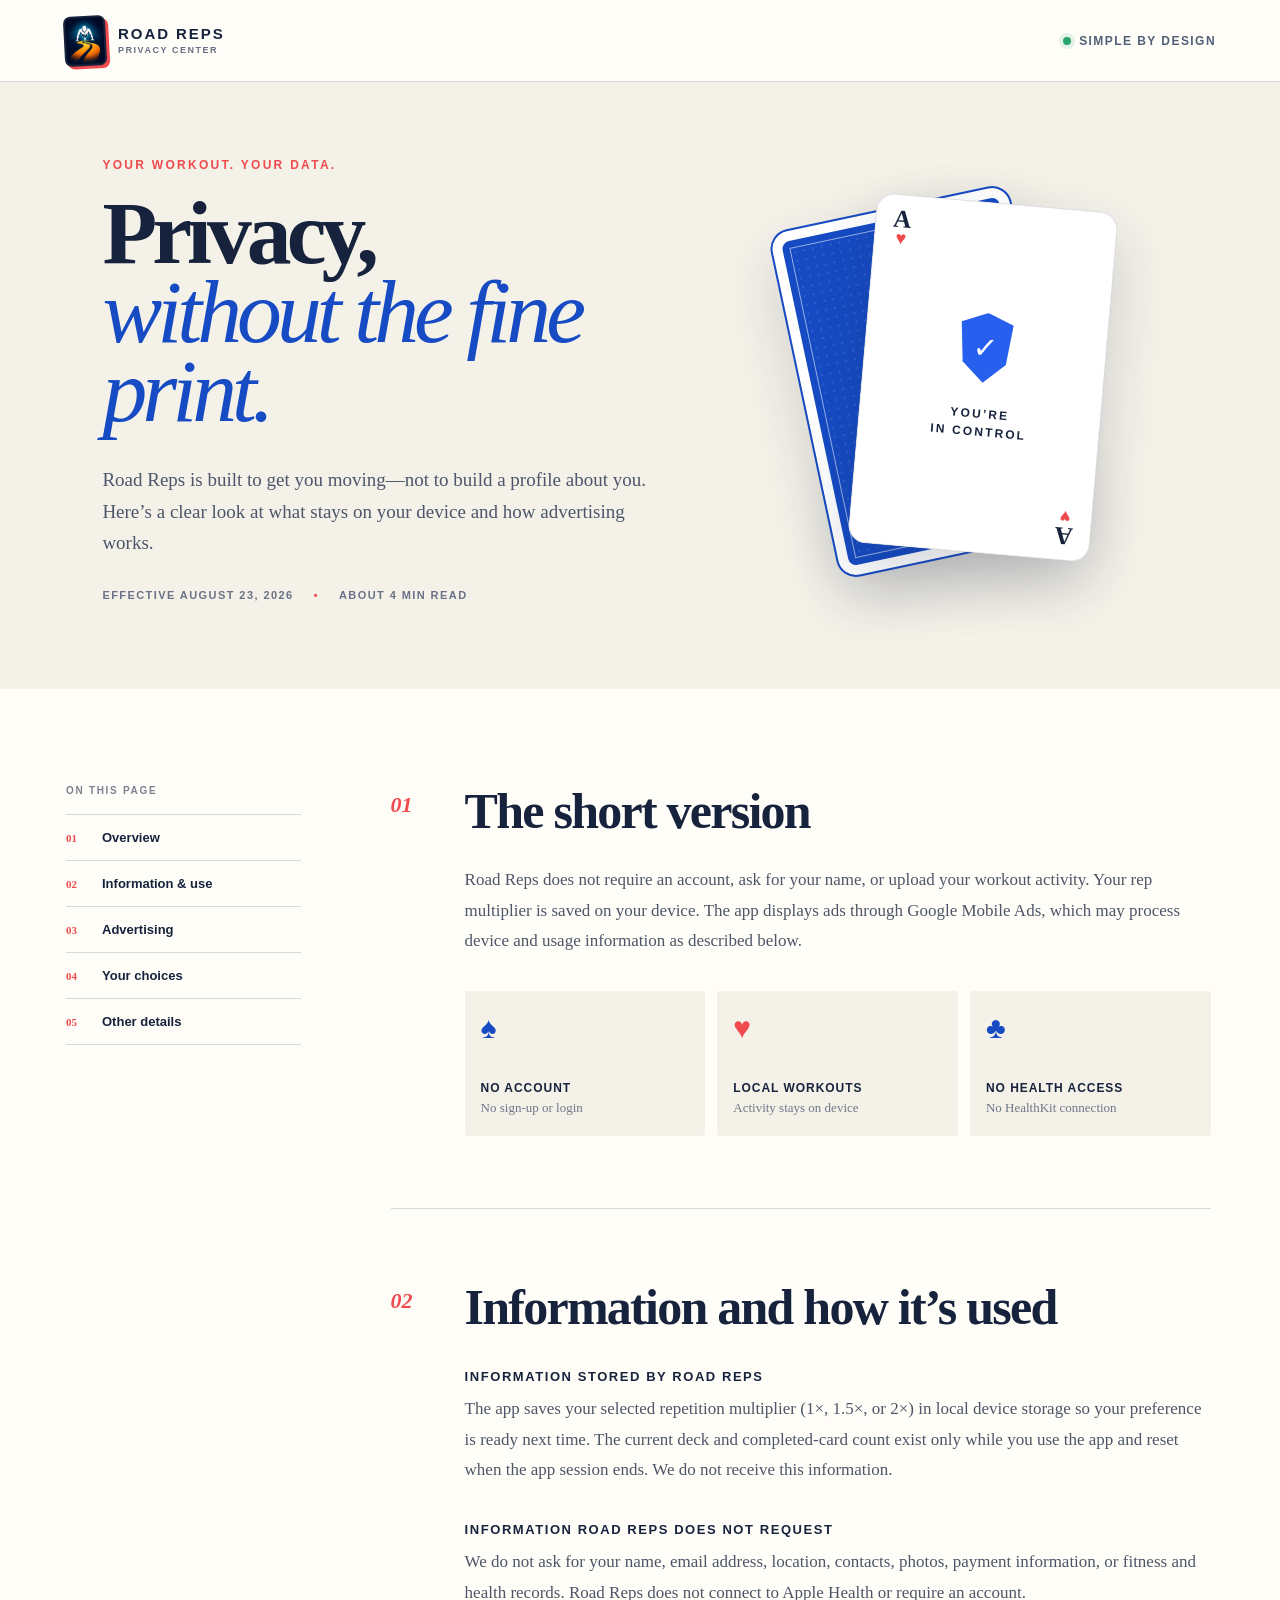
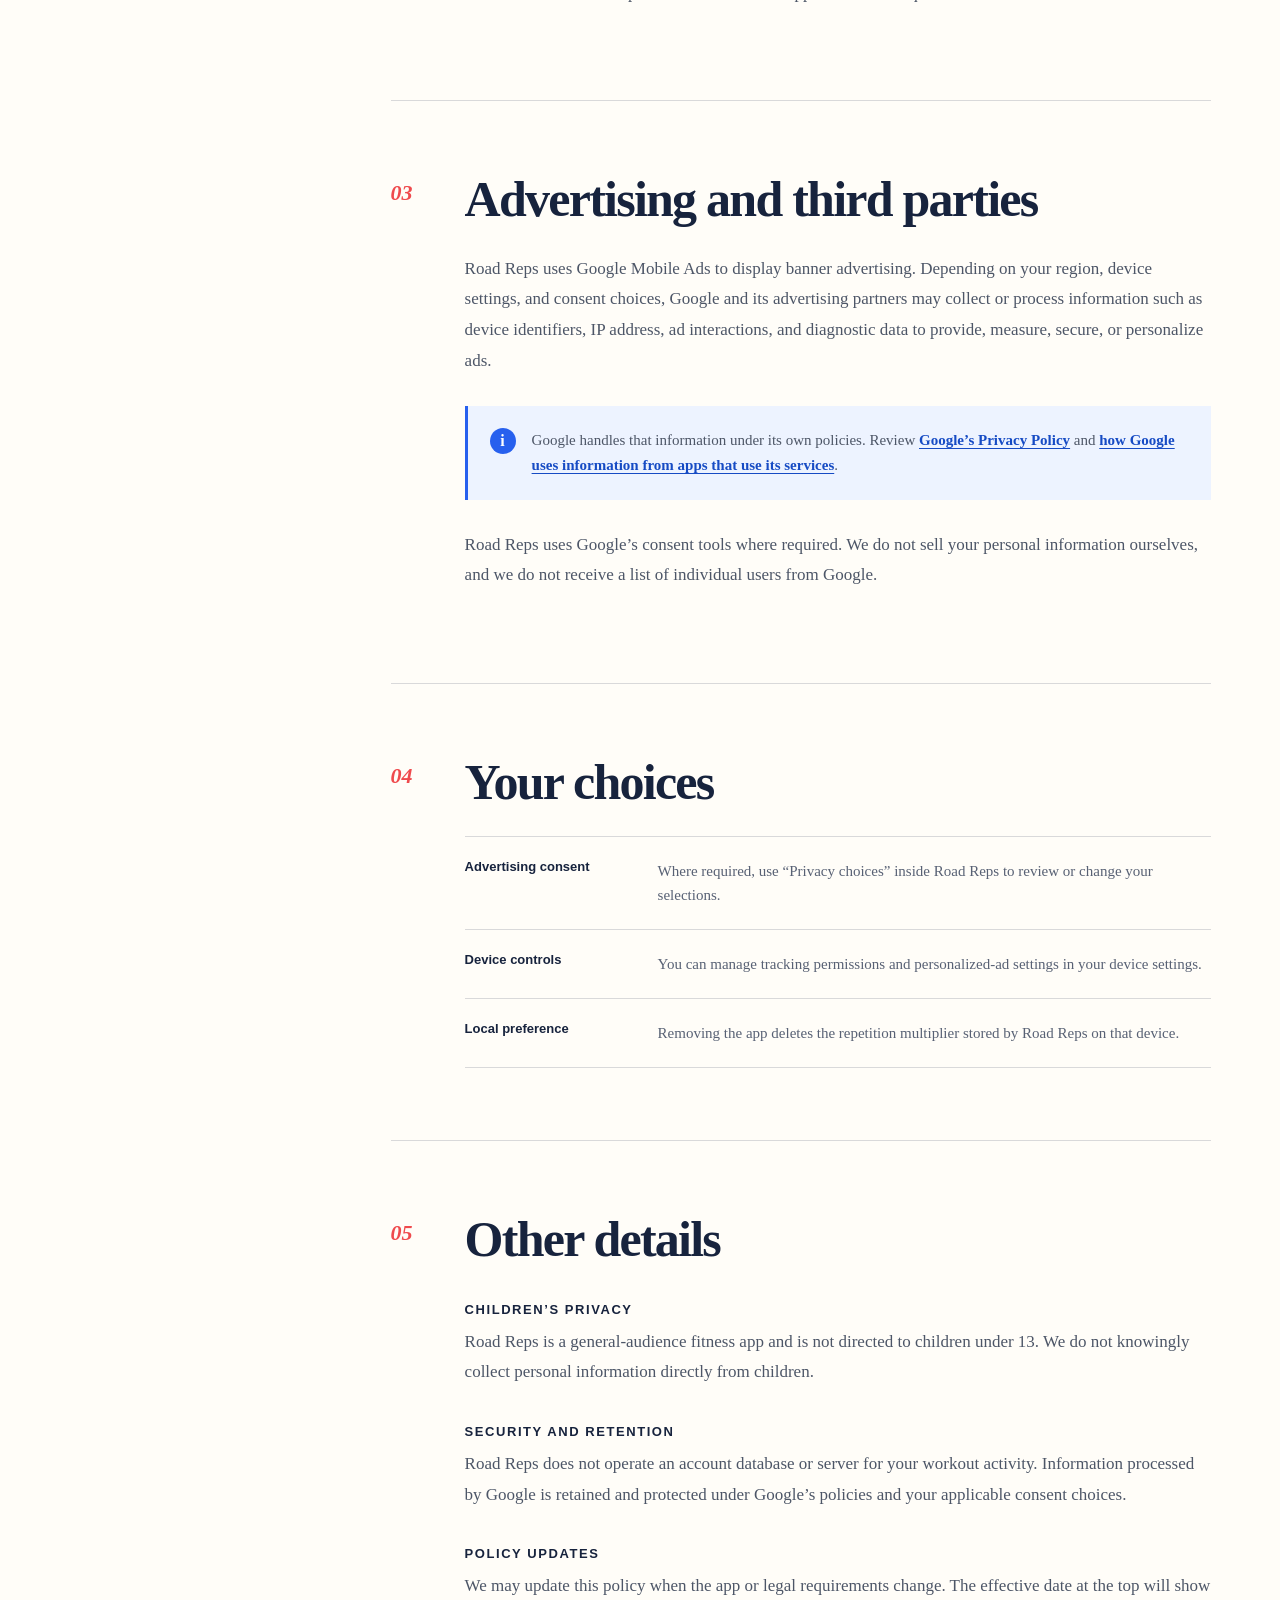
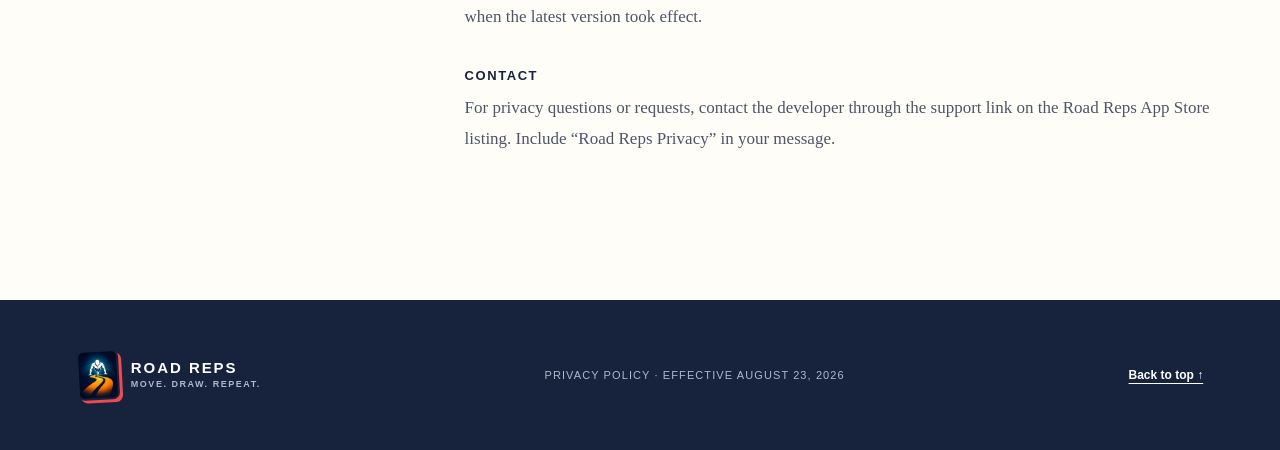
==== road-reps/privacy/index.html @ 689ef379 "Add unlinked Road Reps privacy policy" ====
<!doctype html>
<html lang="en">
<head>
  <meta charset="utf-8">
  <meta name="viewport" content="width=device-width, initial-scale=1">
  <meta name="description" content="Learn how Road Reps handles local workout preferences, advertising, and privacy choices.">
  <meta name="theme-color" content="#17233d">
  <meta property="og:title" content="Privacy Policy | Road Reps">
  <meta property="og:description" content="Privacy, without the fine print. Learn how Road Reps handles your information.">
  <meta property="og:type" content="website">
  <meta property="og:url" content="https://boatworks-pro.com/road-reps/privacy/">
  <meta property="og:image" content="https://boatworks-pro.com/road-reps/privacy/assets/og.png">
  <meta name="twitter:card" content="summary_large_image">
  <title>Privacy Policy | Road Reps</title>
  <link rel="stylesheet" href="styles.css">
</head>
<body>
<header class="site-header">
  <a class="brand" href="#top" aria-label="Road Reps privacy policy home">
    <span class="brand-mark" aria-hidden="true"><img src="assets/card-back.png" alt=""></span>
    <span><strong>ROAD REPS</strong><small>PRIVACY CENTER</small></span>
  </a>
  <a class="skip-link" href="#policy">Skip to policy</a>
  <div class="header-status"><span aria-hidden="true"></span> Simple by design</div>
</header>

<main>
  <section class="hero" id="top">
    <div class="hero-copy">
      <p class="eyebrow">Your workout. Your data.</p>
      <h1>Privacy,<br><em>without the fine print.</em></h1>
      <p class="lede">Road Reps is built to get you moving—not to build a profile about you. Here’s a clear look at what stays on your device and how advertising works.</p>
      <div class="hero-meta"><span>Effective August 23, 2026</span><span>About 4 min read</span></div>
    </div>
    <div class="card-stack" aria-hidden="true">
      <div class="playing-card card-back"><span>RR</span></div>
      <div class="playing-card card-front">
        <span class="corner">A<br><b>♥</b></span><span class="shield">✓</span>
        <span class="card-message">YOU’RE<br>IN CONTROL</span><span class="corner bottom">A<br><b>♥</b></span>
      </div>
    </div>
  </section>

  <div class="policy-layout" id="policy">
    <aside class="toc" aria-label="Policy sections">
      <p>On this page</p>
      <nav>
        <a href="#overview"><span>01</span>Overview</a>
        <a href="#data"><span>02</span>Information &amp; use</a>
        <a href="#partners"><span>03</span>Advertising</a>
        <a href="#choices"><span>04</span>Your choices</a>
        <a href="#details"><span>05</span>Other details</a>
      </nav>
    </aside>

    <article class="policy-content">
      <section id="overview" class="policy-section">
        <p class="section-number">01</p>
        <div>
          <h2>The short version</h2>
          <p>Road Reps does not require an account, ask for your name, or upload your workout activity. Your rep multiplier is saved on your device. The app displays ads through Google Mobile Ads, which may process device and usage information as described below.</p>
          <div class="promise-grid">
            <div><span aria-hidden="true">♠</span><strong>No account</strong><small>No sign-up or login</small></div>
            <div><span aria-hidden="true">♥</span><strong>Local workouts</strong><small>Activity stays on device</small></div>
            <div><span aria-hidden="true">♣</span><strong>No health access</strong><small>No HealthKit connection</small></div>
          </div>
        </div>
      </section>

      <section id="data" class="policy-section">
        <p class="section-number">02</p>
        <div>
          <h2>Information and how it’s used</h2>
          <h3>Information stored by Road Reps</h3>
          <p>The app saves your selected repetition multiplier (1×, 1.5×, or 2×) in local device storage so your preference is ready next time. The current deck and completed-card count exist only while you use the app and reset when the app session ends. We do not receive this information.</p>
          <h3>Information Road Reps does not request</h3>
          <p>We do not ask for your name, email address, location, contacts, photos, payment information, or fitness and health records. Road Reps does not connect to Apple Health or require an account.</p>
        </div>
      </section>

      <section id="partners" class="policy-section">
        <p class="section-number">03</p>
        <div>
          <h2>Advertising and third parties</h2>
          <p>Road Reps uses Google Mobile Ads to display banner advertising. Depending on your region, device settings, and consent choices, Google and its advertising partners may collect or process information such as device identifiers, IP address, ad interactions, and diagnostic data to provide, measure, secure, or personalize ads.</p>
          <div class="note"><span aria-hidden="true">i</span><p>Google handles that information under its own policies. Review <a href="https://policies.google.com/privacy" target="_blank" rel="noopener">Google’s Privacy Policy</a> and <a href="https://policies.google.com/technologies/partner-sites" target="_blank" rel="noopener">how Google uses information from apps that use its services</a>.</p></div>
          <p>Road Reps uses Google’s consent tools where required. We do not sell your personal information ourselves, and we do not receive a list of individual users from Google.</p>
        </div>
      </section>

      <section id="choices" class="policy-section">
        <p class="section-number">04</p>
        <div>
          <h2>Your choices</h2>
          <ul class="choice-list">
            <li><strong>Advertising consent</strong><span>Where required, use “Privacy choices” inside Road Reps to review or change your selections.</span></li>
            <li><strong>Device controls</strong><span>You can manage tracking permissions and personalized-ad settings in your device settings.</span></li>
            <li><strong>Local preference</strong><span>Removing the app deletes the repetition multiplier stored by Road Reps on that device.</span></li>
          </ul>
        </div>
      </section>

      <section id="details" class="policy-section">
        <p class="section-number">05</p>
        <div>
          <h2>Other details</h2>
          <h3>Children’s privacy</h3>
          <p>Road Reps is a general-audience fitness app and is not directed to children under 13. We do not knowingly collect personal information directly from children.</p>
          <h3>Security and retention</h3>
          <p>Road Reps does not operate an account database or server for your workout activity. Information processed by Google is retained and protected under Google’s policies and your applicable consent choices.</p>
          <h3>Policy updates</h3>
          <p>We may update this policy when the app or legal requirements change. The effective date at the top will show when the latest version took effect.</p>
          <h3>Contact</h3>
          <p>For privacy questions or requests, contact the developer through the support link on the Road Reps App Store listing. Include “Road Reps Privacy” in your message.</p>
        </div>
      </section>
    </article>
  </div>
</main>

<footer>
  <a class="brand" href="#top"><span class="brand-mark" aria-hidden="true"><img src="assets/card-back.png" alt=""></span><span><strong>ROAD REPS</strong><small>MOVE. DRAW. REPEAT.</small></span></a>
  <p>Privacy Policy · Effective August 23, 2026</p><a href="#top">Back to top ↑</a>
</footer>
</body>
</html>
---- road-reps/privacy/styles.css ----
:root{--ink:#17233d;--blue:#164bc4;--electric:#2760ee;--red:#ef4a4d;--cream:#f4f1e9;--paper:#fffdf8;--line:rgba(23,35,61,.16)}
*{box-sizing:border-box}html{scroll-behavior:smooth;scroll-padding-top:88px}body{margin:0;background:var(--paper);color:var(--ink);font-family:Arial,Helvetica,sans-serif}a{color:inherit}
.site-header{height:82px;display:flex;align-items:center;justify-content:space-between;padding:0 clamp(24px,5vw,76px);border-bottom:1px solid var(--line);background:var(--paper)}
.brand{display:inline-flex;align-items:center;gap:12px;text-decoration:none}.brand-mark{width:42px;height:50px;border:2px solid var(--ink);border-radius:7px;display:block;overflow:hidden;transform:rotate(-3deg);background:#061530;box-shadow:3px 3px 0 var(--red)}.brand-mark img{width:100%;height:100%;object-fit:cover;display:block}.brand>span:last-child{display:flex;flex-direction:column;line-height:1}.brand strong{font-size:15px;letter-spacing:.13em}.brand small{margin-top:5px;color:#667085;font-size:9px;font-weight:700;letter-spacing:.17em}.header-status{color:#526078;font-size:12px;font-weight:700;text-transform:uppercase;letter-spacing:.12em;display:flex;gap:8px;align-items:center}.header-status span{width:8px;height:8px;border-radius:50%;background:#28a66d;box-shadow:0 0 0 4px rgba(40,166,109,.12)}.skip-link{position:absolute;left:1rem;top:-100px;background:var(--ink);color:white;padding:10px 16px;z-index:10}.skip-link:focus{top:10px}
.hero{min-height:590px;display:grid;grid-template-columns:1.1fr .9fr;align-items:center;gap:56px;padding:76px clamp(24px,8vw,132px) 88px;background:var(--cream);overflow:hidden}.hero-copy{max-width:720px}.eyebrow{color:var(--red);text-transform:uppercase;letter-spacing:.19em;font-weight:800;font-size:12px;margin:0 0 22px}h1{font-family:Georgia,'Times New Roman',serif;font-size:clamp(56px,7vw,104px);line-height:.88;letter-spacing:-.055em;margin:0;font-weight:700}h1 em{color:var(--blue);font-weight:400}.lede{max-width:630px;font-family:Georgia,'Times New Roman',serif;font-size:19px;line-height:1.65;color:#4d566a;margin:34px 0 30px}.hero-meta{display:flex;gap:20px;color:#697286;font-size:11px;font-weight:800;text-transform:uppercase;letter-spacing:.13em}.hero-meta span+span:before{content:'•';margin-right:20px;color:var(--red)}
.card-stack{position:relative;height:390px;max-width:380px;width:100%;justify-self:center}.playing-card{width:242px;aspect-ratio:.69;border-radius:18px;position:absolute;background:white;border:1px solid rgba(23,35,61,.13);box-shadow:0 25px 60px rgba(23,35,61,.18)}.card-back{left:45px;top:22px;transform:rotate(-12deg);background:var(--blue);border:10px solid white;outline:2px solid var(--blue);display:grid;place-items:center;color:rgba(255,255,255,.9);font:700 68px Georgia,serif;letter-spacing:-.15em;overflow:hidden}.card-back:before{content:'';position:absolute;inset:7px;border:1px solid rgba(255,255,255,.55);background-image:radial-gradient(circle,rgba(255,255,255,.15) 1px,transparent 1px);background-size:9px 9px}.card-back span{z-index:1}.card-front{left:104px;top:18px;transform:rotate(5deg);padding:17px;display:flex;align-items:center;flex-direction:column;justify-content:center}.corner{position:absolute;top:15px;left:17px;font:700 25px/17px Georgia,serif;text-align:center}.corner b{color:var(--red);font-size:18px}.corner.bottom{inset:auto 17px 15px auto;transform:rotate(180deg)}.shield{width:62px;height:70px;color:white;display:grid;place-items:center;font-size:30px;background:var(--electric);clip-path:polygon(50% 0,92% 15%,85% 72%,50% 100%,15% 72%,8% 15%)}.card-message{margin-top:22px;text-align:center;font-size:12px;letter-spacing:.18em;font-weight:800;line-height:1.55}
.policy-layout{display:grid;grid-template-columns:235px minmax(0,820px);gap:clamp(40px,7vw,105px);max-width:1220px;margin:0 auto;padding:96px 36px 125px}.toc{position:sticky;top:34px;align-self:start}.toc>p{font-size:10px;text-transform:uppercase;letter-spacing:.17em;font-weight:800;color:#7a8292;margin:0 0 18px}.toc nav{display:flex;flex-direction:column;border-top:1px solid var(--line)}.toc a{padding:15px 0;border-bottom:1px solid var(--line);text-decoration:none;font-size:13px;font-weight:700;transition:color .2s,padding .2s}.toc a:hover,.toc a:focus-visible{color:var(--blue);padding-left:5px}.toc a span{display:inline-block;width:36px;color:var(--red);font:700 11px Georgia,serif}.policy-content{min-width:0}.policy-section{display:grid;grid-template-columns:48px 1fr;gap:26px;padding:72px 0;border-bottom:1px solid var(--line)}.policy-section:first-child{padding-top:0}.policy-section:last-child{border-bottom:0;padding-bottom:0}.section-number{color:var(--red);font:italic 700 22px Georgia,serif;margin:7px 0 0}h2{font:700 clamp(35px,4vw,50px)/1.05 Georgia,serif;letter-spacing:-.035em;margin:0 0 28px}h3{font-size:13px;text-transform:uppercase;letter-spacing:.12em;margin:36px 0 10px}.policy-section p:not(.section-number){font-family:Georgia,'Times New Roman',serif;color:#4d5667;font-size:17px;line-height:1.8;margin:0 0 20px}
.promise-grid{display:grid;grid-template-columns:repeat(3,1fr);gap:12px;margin-top:34px}.promise-grid div{background:var(--cream);padding:20px 16px;border-radius:3px;display:flex;flex-direction:column;min-height:145px}.promise-grid div>span{font:30px Georgia,serif;color:var(--blue);margin-bottom:auto}.promise-grid div:nth-child(2)>span{color:var(--red)}.promise-grid strong{font-size:12px;text-transform:uppercase;letter-spacing:.08em}.promise-grid small{margin-top:5px;color:#6f7787;font:13px Georgia,serif}.note{margin:30px 0;padding:22px;border-left:3px solid var(--electric);background:#edf3ff;display:flex;gap:16px}.note>span{flex:0 0 26px;width:26px;height:26px;border-radius:50%;background:var(--electric);color:white;display:grid;place-items:center;font-family:Georgia,serif;font-weight:700}.note p{font-size:15px!important;line-height:1.65!important;margin:0!important}.note a{color:var(--blue);font-weight:700;text-underline-offset:3px}.choice-list{list-style:none;padding:0;margin:0}.choice-list li{display:grid;grid-template-columns:165px 1fr;gap:28px;padding:22px 0;border-top:1px solid var(--line)}.choice-list li:last-child{border-bottom:1px solid var(--line)}.choice-list strong{font-size:13px}.choice-list span{color:#586174;font:15px/1.6 Georgia,serif}
footer{min-height:150px;background:var(--ink);color:white;display:flex;align-items:center;justify-content:space-between;padding:40px clamp(24px,6vw,90px)}footer .brand-mark{color:var(--ink)}footer .brand small,footer p{color:#aeb8cb}footer p{font-size:11px;text-transform:uppercase;letter-spacing:.1em}footer>a:last-child{color:white;font-size:12px;font-weight:700;text-underline-offset:4px}
@media(max-width:850px){.hero{grid-template-columns:1fr;padding-top:60px}.hero-copy{text-align:center;margin:auto}.lede{margin-left:auto;margin-right:auto}.hero-meta{justify-content:center}.card-stack{height:340px;margin-top:8px}.policy-layout{grid-template-columns:1fr;padding-top:60px}.toc{position:static}.toc nav{display:grid;grid-template-columns:repeat(2,1fr);column-gap:20px}}
@media(max-width:580px){.site-header{height:72px}.header-status{display:none}.brand-mark{width:36px;height:43px}.hero{padding:52px 20px 64px;min-height:0}h1{font-size:51px}.lede{font-size:17px}.hero-meta{flex-direction:column;gap:8px}.hero-meta span+span:before{display:none}.card-stack{transform:scale(.86);margin:-6px auto -28px}.policy-layout{padding:50px 21px 90px;gap:62px}.toc nav{grid-template-columns:1fr}.policy-section{grid-template-columns:1fr;gap:10px;padding:58px 0}.section-number{margin-bottom:4px}h2{font-size:38px}.promise-grid{grid-template-columns:1fr}.promise-grid div{min-height:120px}.choice-list li{grid-template-columns:1fr;gap:8px}footer{flex-direction:column;gap:28px;text-align:center}}
@media(prefers-reduced-motion:reduce){html{scroll-behavior:auto}}
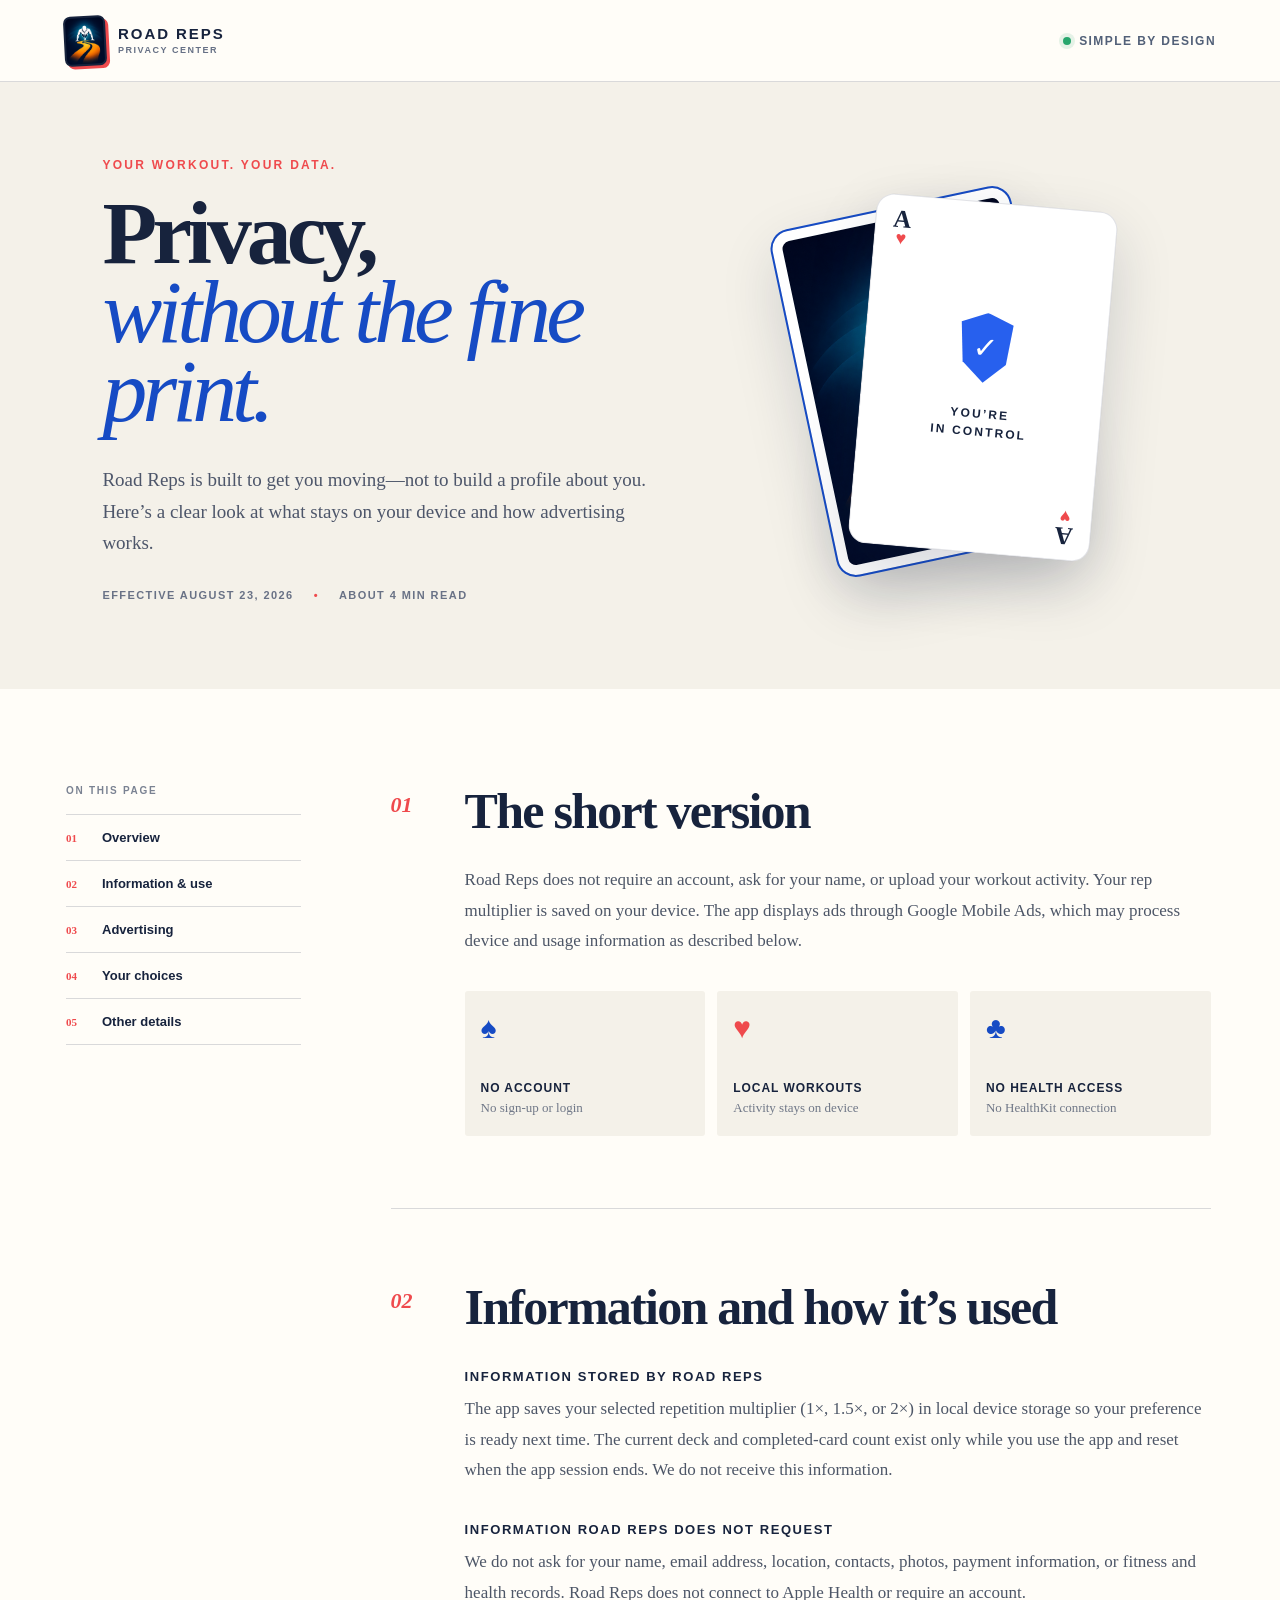
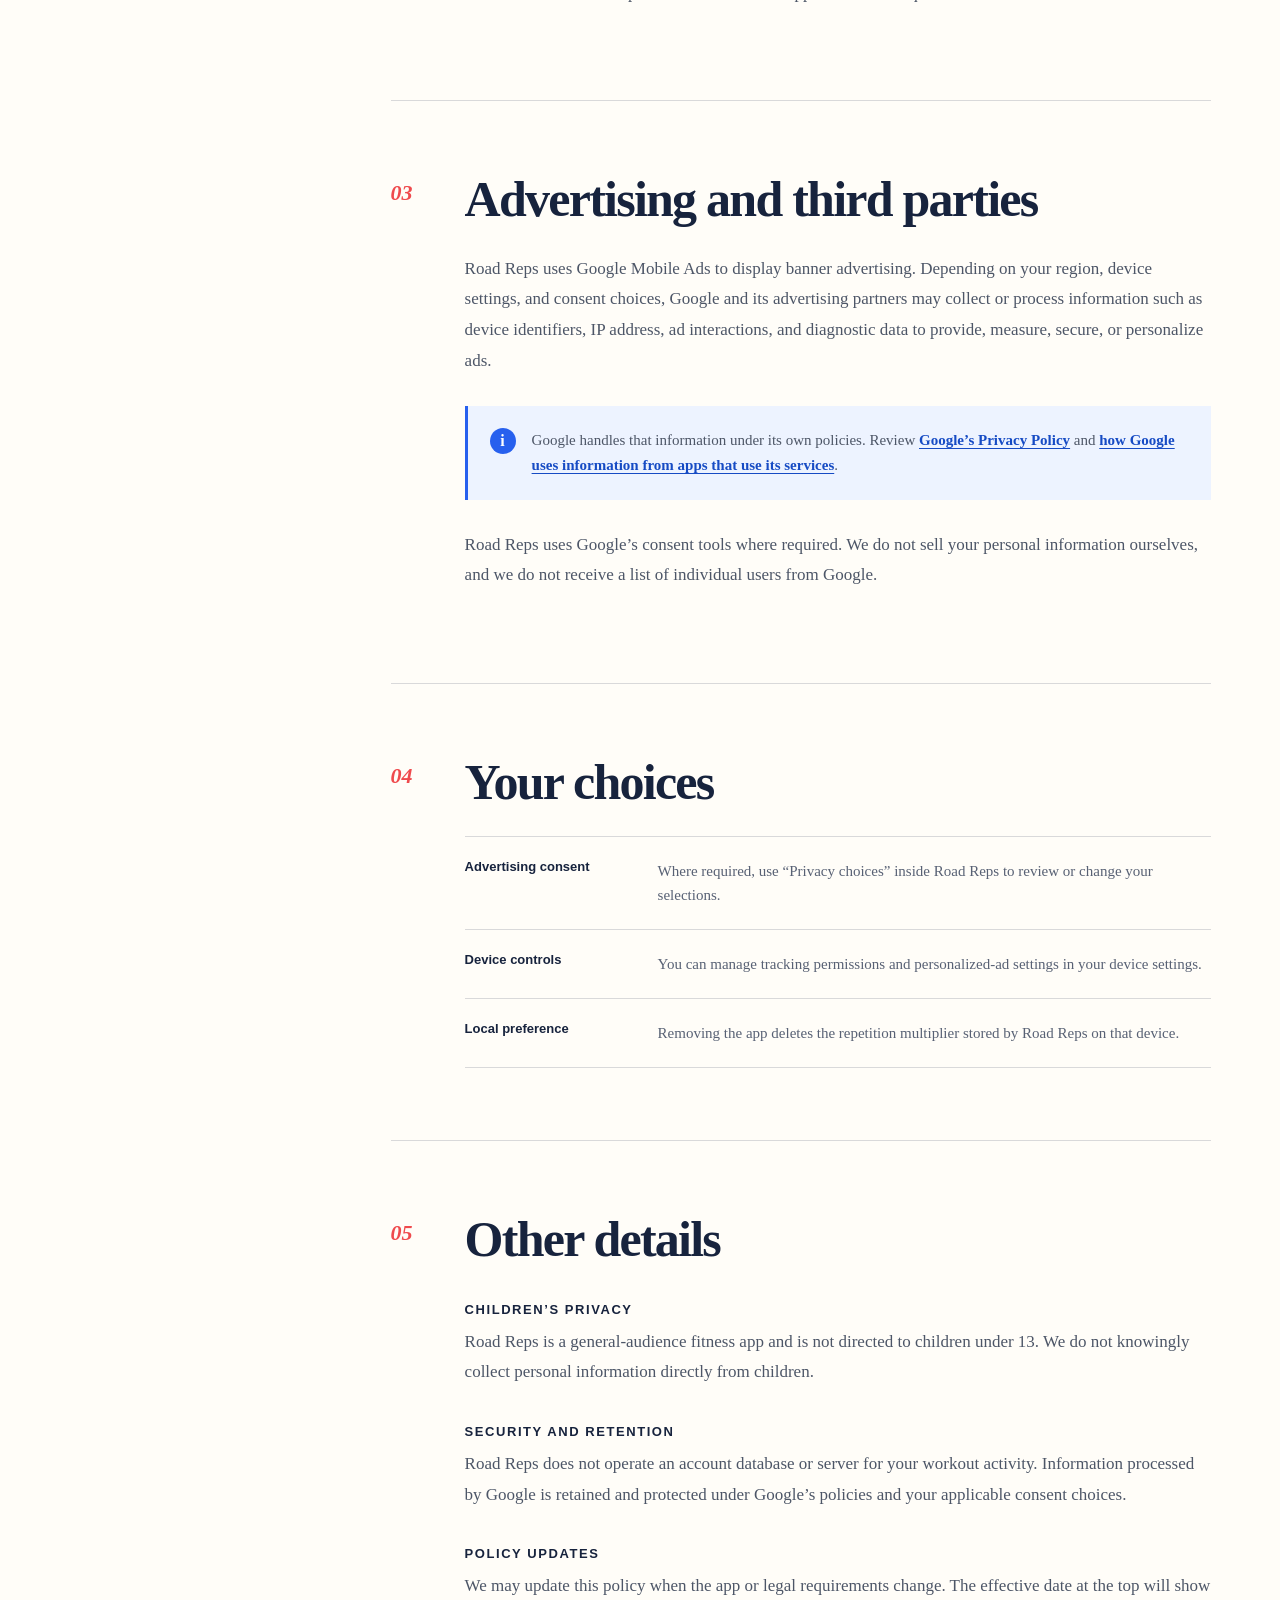
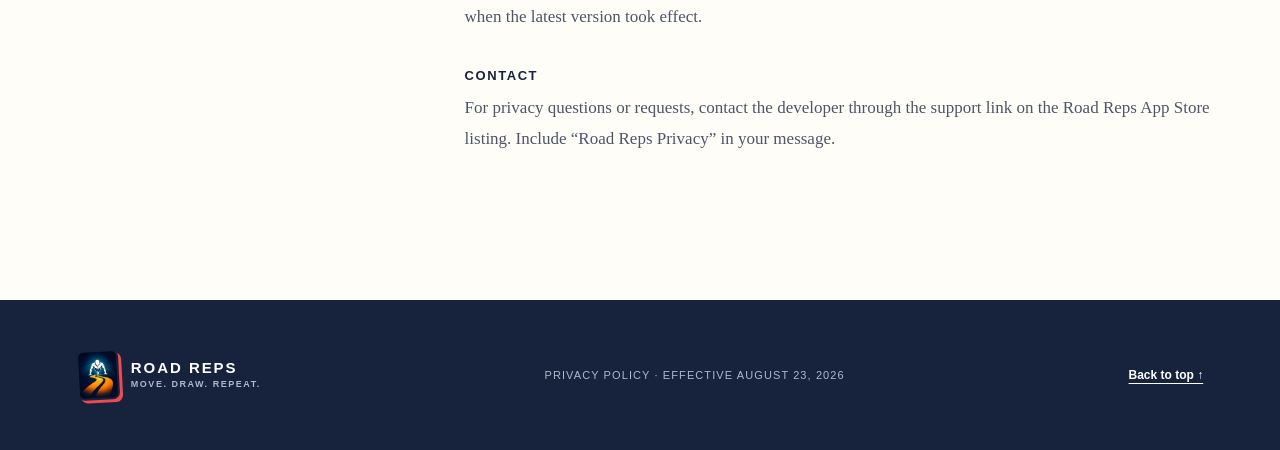
==== commit 387a42d9: "Use Road Reps artwork on privacy hero" ====
--- a/road-reps/privacy/index.html
+++ b/road-reps/privacy/index.html
@@ -33,7 +33,7 @@
       <div class="hero-meta"><span>Effective August 23, 2026</span><span>About 4 min read</span></div>
     </div>
     <div class="card-stack" aria-hidden="true">
-      <div class="playing-card card-back"><span>RR</span></div>
+      <div class="playing-card card-back" role="img" aria-label="Road Reps card back"></div>
       <div class="playing-card card-front">
         <span class="corner">A<br><b>♥</b></span><span class="shield">✓</span>
         <span class="card-message">YOU’RE<br>IN CONTROL</span><span class="corner bottom">A<br><b>♥</b></span>
--- a/road-reps/privacy/styles.css
+++ b/road-reps/privacy/styles.css
@@ -3,7 +3,7 @@
 .site-header{height:82px;display:flex;align-items:center;justify-content:space-between;padding:0 clamp(24px,5vw,76px);border-bottom:1px solid var(--line);background:var(--paper)}
 .brand{display:inline-flex;align-items:center;gap:12px;text-decoration:none}.brand-mark{width:42px;height:50px;border:2px solid var(--ink);border-radius:7px;display:block;overflow:hidden;transform:rotate(-3deg);background:#061530;box-shadow:3px 3px 0 var(--red)}.brand-mark img{width:100%;height:100%;object-fit:cover;display:block}.brand>span:last-child{display:flex;flex-direction:column;line-height:1}.brand strong{font-size:15px;letter-spacing:.13em}.brand small{margin-top:5px;color:#667085;font-size:9px;font-weight:700;letter-spacing:.17em}.header-status{color:#526078;font-size:12px;font-weight:700;text-transform:uppercase;letter-spacing:.12em;display:flex;gap:8px;align-items:center}.header-status span{width:8px;height:8px;border-radius:50%;background:#28a66d;box-shadow:0 0 0 4px rgba(40,166,109,.12)}.skip-link{position:absolute;left:1rem;top:-100px;background:var(--ink);color:white;padding:10px 16px;z-index:10}.skip-link:focus{top:10px}
 .hero{min-height:590px;display:grid;grid-template-columns:1.1fr .9fr;align-items:center;gap:56px;padding:76px clamp(24px,8vw,132px) 88px;background:var(--cream);overflow:hidden}.hero-copy{max-width:720px}.eyebrow{color:var(--red);text-transform:uppercase;letter-spacing:.19em;font-weight:800;font-size:12px;margin:0 0 22px}h1{font-family:Georgia,'Times New Roman',serif;font-size:clamp(56px,7vw,104px);line-height:.88;letter-spacing:-.055em;margin:0;font-weight:700}h1 em{color:var(--blue);font-weight:400}.lede{max-width:630px;font-family:Georgia,'Times New Roman',serif;font-size:19px;line-height:1.65;color:#4d566a;margin:34px 0 30px}.hero-meta{display:flex;gap:20px;color:#697286;font-size:11px;font-weight:800;text-transform:uppercase;letter-spacing:.13em}.hero-meta span+span:before{content:'•';margin-right:20px;color:var(--red)}
-.card-stack{position:relative;height:390px;max-width:380px;width:100%;justify-self:center}.playing-card{width:242px;aspect-ratio:.69;border-radius:18px;position:absolute;background:white;border:1px solid rgba(23,35,61,.13);box-shadow:0 25px 60px rgba(23,35,61,.18)}.card-back{left:45px;top:22px;transform:rotate(-12deg);background:var(--blue);border:10px solid white;outline:2px solid var(--blue);display:grid;place-items:center;color:rgba(255,255,255,.9);font:700 68px Georgia,serif;letter-spacing:-.15em;overflow:hidden}.card-back:before{content:'';position:absolute;inset:7px;border:1px solid rgba(255,255,255,.55);background-image:radial-gradient(circle,rgba(255,255,255,.15) 1px,transparent 1px);background-size:9px 9px}.card-back span{z-index:1}.card-front{left:104px;top:18px;transform:rotate(5deg);padding:17px;display:flex;align-items:center;flex-direction:column;justify-content:center}.corner{position:absolute;top:15px;left:17px;font:700 25px/17px Georgia,serif;text-align:center}.corner b{color:var(--red);font-size:18px}.corner.bottom{inset:auto 17px 15px auto;transform:rotate(180deg)}.shield{width:62px;height:70px;color:white;display:grid;place-items:center;font-size:30px;background:var(--electric);clip-path:polygon(50% 0,92% 15%,85% 72%,50% 100%,15% 72%,8% 15%)}.card-message{margin-top:22px;text-align:center;font-size:12px;letter-spacing:.18em;font-weight:800;line-height:1.55}
+.card-stack{position:relative;height:390px;max-width:380px;width:100%;justify-self:center}.playing-card{width:242px;aspect-ratio:.69;border-radius:18px;position:absolute;background:white;border:1px solid rgba(23,35,61,.13);box-shadow:0 25px 60px rgba(23,35,61,.18)}.card-back{left:45px;top:22px;transform:rotate(-12deg);background:#061530 url("assets/card-back.png") center/cover no-repeat;border:10px solid white;outline:2px solid var(--blue);overflow:hidden}.card-front{left:104px;top:18px;transform:rotate(5deg);padding:17px;display:flex;align-items:center;flex-direction:column;justify-content:center}.corner{position:absolute;top:15px;left:17px;font:700 25px/17px Georgia,serif;text-align:center}.corner b{color:var(--red);font-size:18px}.corner.bottom{inset:auto 17px 15px auto;transform:rotate(180deg)}.shield{width:62px;height:70px;color:white;display:grid;place-items:center;font-size:30px;background:var(--electric);clip-path:polygon(50% 0,92% 15%,85% 72%,50% 100%,15% 72%,8% 15%)}.card-message{margin-top:22px;text-align:center;font-size:12px;letter-spacing:.18em;font-weight:800;line-height:1.55}
 .policy-layout{display:grid;grid-template-columns:235px minmax(0,820px);gap:clamp(40px,7vw,105px);max-width:1220px;margin:0 auto;padding:96px 36px 125px}.toc{position:sticky;top:34px;align-self:start}.toc>p{font-size:10px;text-transform:uppercase;letter-spacing:.17em;font-weight:800;color:#7a8292;margin:0 0 18px}.toc nav{display:flex;flex-direction:column;border-top:1px solid var(--line)}.toc a{padding:15px 0;border-bottom:1px solid var(--line);text-decoration:none;font-size:13px;font-weight:700;transition:color .2s,padding .2s}.toc a:hover,.toc a:focus-visible{color:var(--blue);padding-left:5px}.toc a span{display:inline-block;width:36px;color:var(--red);font:700 11px Georgia,serif}.policy-content{min-width:0}.policy-section{display:grid;grid-template-columns:48px 1fr;gap:26px;padding:72px 0;border-bottom:1px solid var(--line)}.policy-section:first-child{padding-top:0}.policy-section:last-child{border-bottom:0;padding-bottom:0}.section-number{color:var(--red);font:italic 700 22px Georgia,serif;margin:7px 0 0}h2{font:700 clamp(35px,4vw,50px)/1.05 Georgia,serif;letter-spacing:-.035em;margin:0 0 28px}h3{font-size:13px;text-transform:uppercase;letter-spacing:.12em;margin:36px 0 10px}.policy-section p:not(.section-number){font-family:Georgia,'Times New Roman',serif;color:#4d5667;font-size:17px;line-height:1.8;margin:0 0 20px}
 .promise-grid{display:grid;grid-template-columns:repeat(3,1fr);gap:12px;margin-top:34px}.promise-grid div{background:var(--cream);padding:20px 16px;border-radius:3px;display:flex;flex-direction:column;min-height:145px}.promise-grid div>span{font:30px Georgia,serif;color:var(--blue);margin-bottom:auto}.promise-grid div:nth-child(2)>span{color:var(--red)}.promise-grid strong{font-size:12px;text-transform:uppercase;letter-spacing:.08em}.promise-grid small{margin-top:5px;color:#6f7787;font:13px Georgia,serif}.note{margin:30px 0;padding:22px;border-left:3px solid var(--electric);background:#edf3ff;display:flex;gap:16px}.note>span{flex:0 0 26px;width:26px;height:26px;border-radius:50%;background:var(--electric);color:white;display:grid;place-items:center;font-family:Georgia,serif;font-weight:700}.note p{font-size:15px!important;line-height:1.65!important;margin:0!important}.note a{color:var(--blue);font-weight:700;text-underline-offset:3px}.choice-list{list-style:none;padding:0;margin:0}.choice-list li{display:grid;grid-template-columns:165px 1fr;gap:28px;padding:22px 0;border-top:1px solid var(--line)}.choice-list li:last-child{border-bottom:1px solid var(--line)}.choice-list strong{font-size:13px}.choice-list span{color:#586174;font:15px/1.6 Georgia,serif}
 footer{min-height:150px;background:var(--ink);color:white;display:flex;align-items:center;justify-content:space-between;padding:40px clamp(24px,6vw,90px)}footer .brand-mark{color:var(--ink)}footer .brand small,footer p{color:#aeb8cb}footer p{font-size:11px;text-transform:uppercase;letter-spacing:.1em}footer>a:last-child{color:white;font-size:12px;font-weight:700;text-underline-offset:4px}
